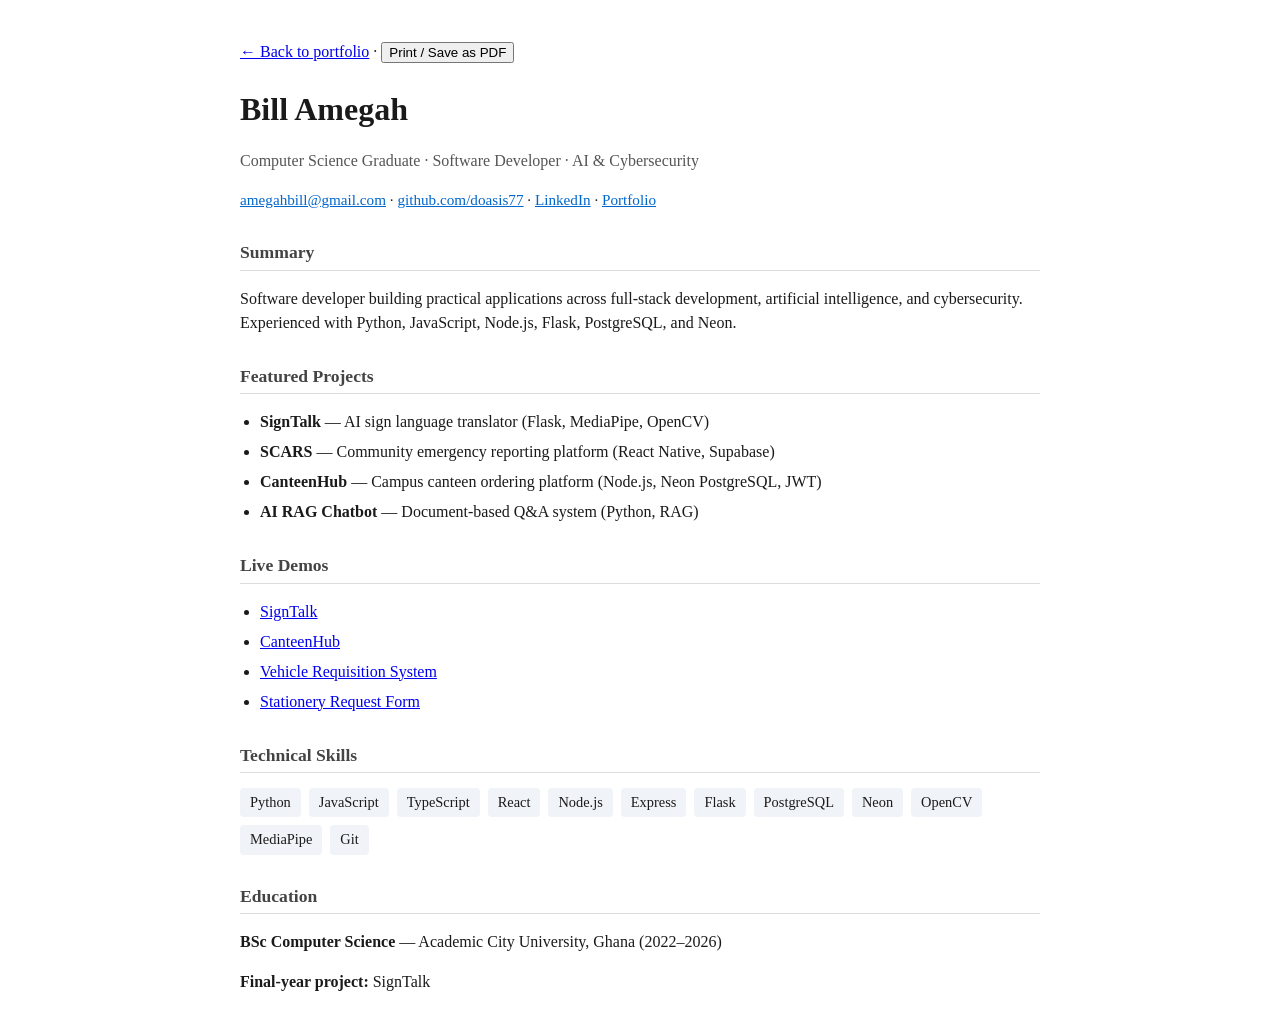
==== assets/cv.html @ 7b27a306 "Refresh portfolio content, live demos, and project metadata. Sync live project count, add CanteenHub" ====
<!DOCTYPE html>
<html lang="en">
<head>
  <meta charset="UTF-8">
  <meta name="viewport" content="width=device-width, initial-scale=1.0">
  <title>Bill Amegah — CV</title>
  <style>
    body { font-family: Georgia, serif; max-width: 800px; margin: 40px auto; padding: 0 24px; color: #1a1a1a; line-height: 1.5; }
    h1 { margin-bottom: 4px; font-size: 2rem; }
    h2 { font-size: 1.1rem; color: #444; margin-top: 28px; border-bottom: 1px solid #ddd; padding-bottom: 4px; }
    .subtitle { color: #555; margin-bottom: 8px; }
    .contact { font-size: 0.95rem; margin-bottom: 24px; }
    .contact a { color: #0066cc; }
    ul { padding-left: 20px; }
    li { margin-bottom: 6px; }
    .skills { display: flex; flex-wrap: wrap; gap: 8px; }
    .skill { background: #f0f4f8; padding: 4px 10px; border-radius: 4px; font-size: 0.9rem; }
    @media print { body { margin: 0; } .no-print { display: none; } }
  </style>
</head>
<body>
  <p class="no-print"><a href="../index.html">&larr; Back to portfolio</a> · <button onclick="window.print()">Print / Save as PDF</button></p>
  <h1>Bill Amegah</h1>
  <p class="subtitle">Computer Science Graduate · Software Developer · AI &amp; Cybersecurity</p>
  <p class="contact">
    <a href="mailto:amegahbill@gmail.com">amegahbill@gmail.com</a> ·
    <a href="https://github.com/doasis77">github.com/doasis77</a> ·
    <a href="https://linkedin.com/in/bill-amegah-3b799926a/">LinkedIn</a> ·
    <a href="https://bill-amegah-portfolio.vercel.app">Portfolio</a>
  </p>

  <h2>Summary</h2>
  <p>Software developer building practical applications across full-stack development, artificial intelligence, and cybersecurity. Experienced with Python, JavaScript, Node.js, Flask, PostgreSQL, and Neon.</p>

  <h2>Featured Projects</h2>
  <ul>
    <li><strong>SignTalk</strong> — AI sign language translator (Flask, MediaPipe, OpenCV)</li>
    <li><strong>SCARS</strong> — Community emergency reporting platform (React Native, Supabase)</li>
    <li><strong>CanteenHub</strong> — Campus canteen ordering platform (Node.js, Neon PostgreSQL, JWT)</li>
    <li><strong>AI RAG Chatbot</strong> — Document-based Q&amp;A system (Python, RAG)</li>
  </ul>

  <h2>Live Demos</h2>
  <ul>
    <li><a href="https://signtalk-demo.vercel.app">SignTalk</a></li>
    <li><a href="https://canteenhub-demo.vercel.app">CanteenHub</a></li>
    <li><a href="https://vehicle-requisition-system.vercel.app">Vehicle Requisition System</a></li>
    <li><a href="https://stationery-request-form.vercel.app">Stationery Request Form</a></li>
  </ul>

  <h2>Technical Skills</h2>
  <div class="skills">
    <span class="skill">Python</span><span class="skill">JavaScript</span><span class="skill">TypeScript</span>
    <span class="skill">React</span><span class="skill">Node.js</span><span class="skill">Express</span>
    <span class="skill">Flask</span><span class="skill">PostgreSQL</span><span class="skill">Neon</span>
    <span class="skill">OpenCV</span><span class="skill">MediaPipe</span><span class="skill">Git</span>
  </div>

  <h2>Education</h2>
  <p><strong>BSc Computer Science</strong> — Academic City University, Ghana (2022–2026)</p>
  <p><strong>Final-year project:</strong> SignTalk</p>
</body>
</html>
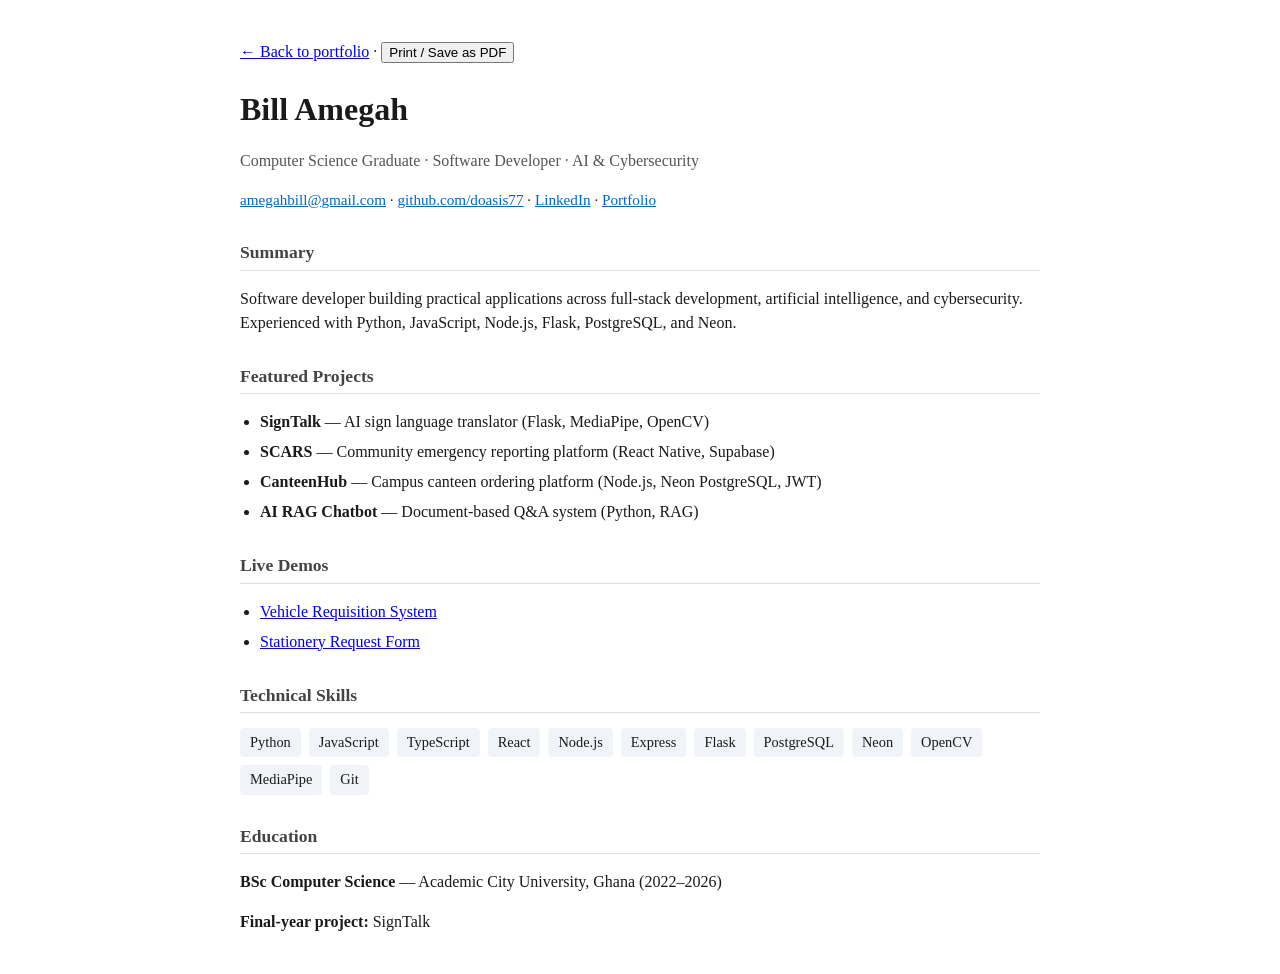
==== commit 0736f1ee: "Remove SignTalk and CanteenHub live demo links from portfolio. Also remove the certifications sectio" ====
--- a/assets/cv.html
+++ b/assets/cv.html
@@ -42,8 +42,6 @@
 
   <h2>Live Demos</h2>
   <ul>
-    <li><a href="https://signtalk-demo.vercel.app">SignTalk</a></li>
-    <li><a href="https://canteenhub-demo.vercel.app">CanteenHub</a></li>
     <li><a href="https://vehicle-requisition-system.vercel.app">Vehicle Requisition System</a></li>
     <li><a href="https://stationery-request-form.vercel.app">Stationery Request Form</a></li>
   </ul>
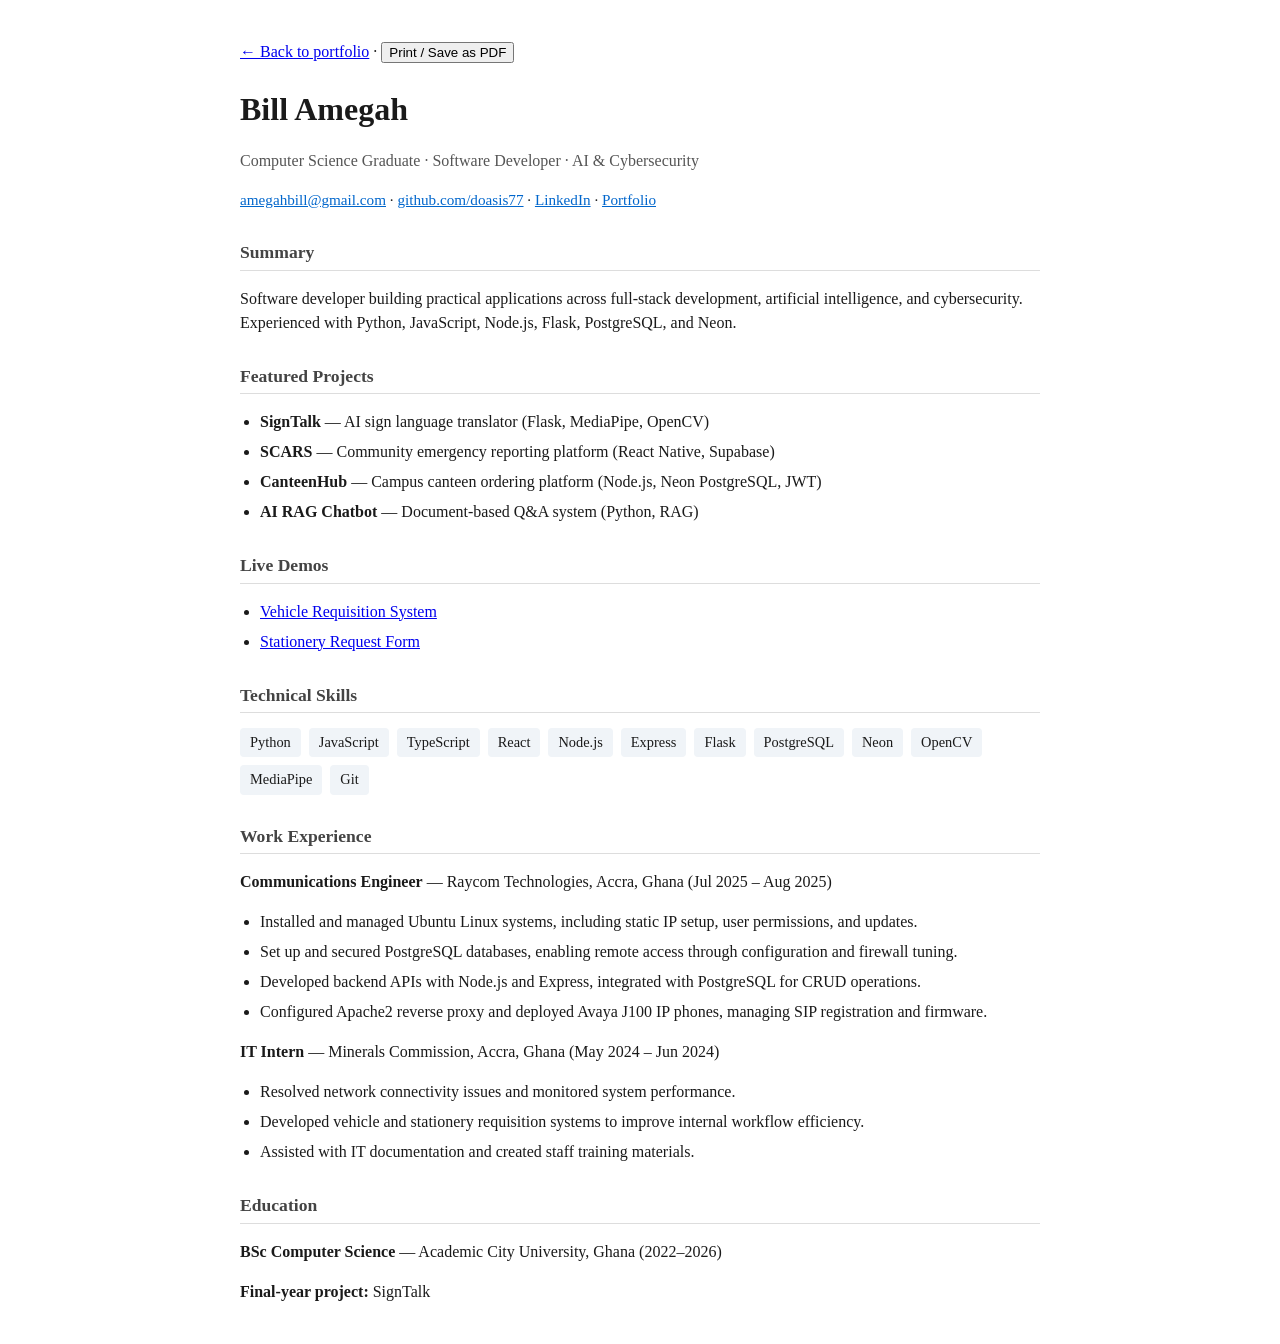
==== commit ebed2277: "Add Raycom and Minerals Commission work experience to portfolio. Include role details on the experie" ====
--- a/assets/cv.html
+++ b/assets/cv.html
@@ -54,6 +54,21 @@
     <span class="skill">OpenCV</span><span class="skill">MediaPipe</span><span class="skill">Git</span>
   </div>
 
+  <h2>Work Experience</h2>
+  <p><strong>Communications Engineer</strong> — Raycom Technologies, Accra, Ghana (Jul 2025 – Aug 2025)</p>
+  <ul>
+    <li>Installed and managed Ubuntu Linux systems, including static IP setup, user permissions, and updates.</li>
+    <li>Set up and secured PostgreSQL databases, enabling remote access through configuration and firewall tuning.</li>
+    <li>Developed backend APIs with Node.js and Express, integrated with PostgreSQL for CRUD operations.</li>
+    <li>Configured Apache2 reverse proxy and deployed Avaya J100 IP phones, managing SIP registration and firmware.</li>
+  </ul>
+  <p><strong>IT Intern</strong> — Minerals Commission, Accra, Ghana (May 2024 – Jun 2024)</p>
+  <ul>
+    <li>Resolved network connectivity issues and monitored system performance.</li>
+    <li>Developed vehicle and stationery requisition systems to improve internal workflow efficiency.</li>
+    <li>Assisted with IT documentation and created staff training materials.</li>
+  </ul>
+
   <h2>Education</h2>
   <p><strong>BSc Computer Science</strong> — Academic City University, Ghana (2022–2026)</p>
   <p><strong>Final-year project:</strong> SignTalk</p>
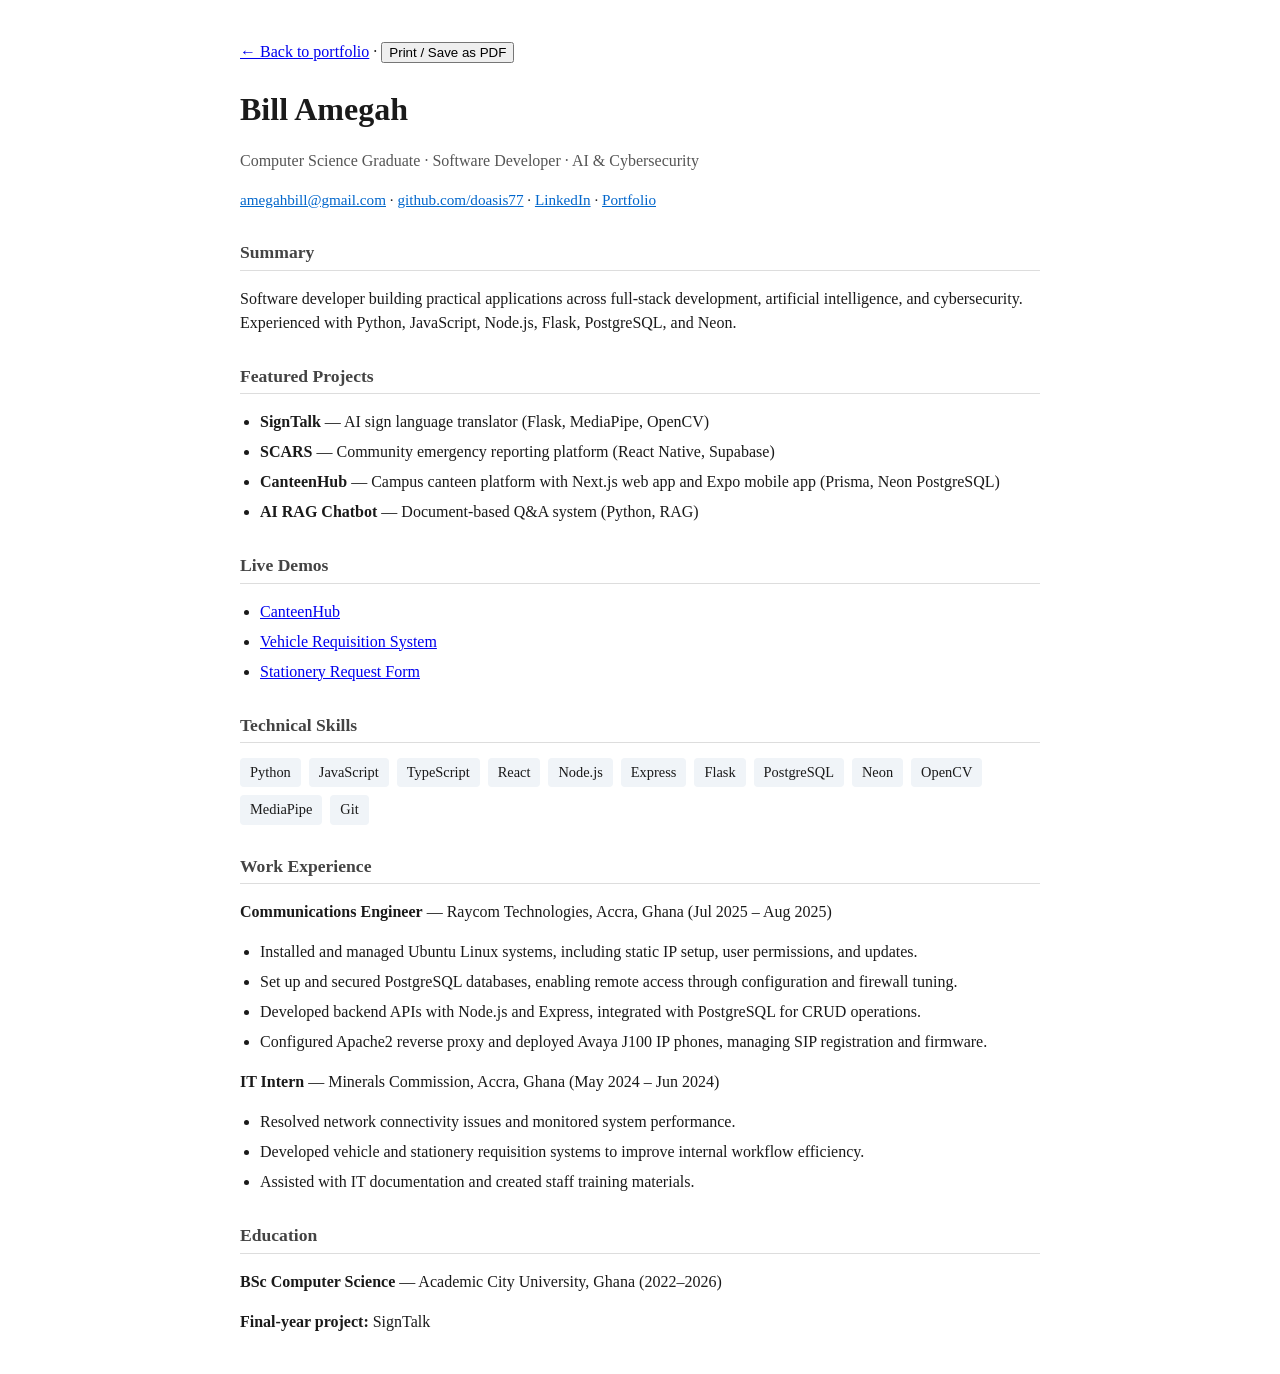
==== commit 0f947e6f: "Update CanteenHub portfolio entry for web and mobile stack. Restore the live demo link and add Cante" ====
--- a/assets/cv.html
+++ b/assets/cv.html
@@ -36,12 +36,13 @@
   <ul>
     <li><strong>SignTalk</strong> — AI sign language translator (Flask, MediaPipe, OpenCV)</li>
     <li><strong>SCARS</strong> — Community emergency reporting platform (React Native, Supabase)</li>
-    <li><strong>CanteenHub</strong> — Campus canteen ordering platform (Node.js, Neon PostgreSQL, JWT)</li>
+    <li><strong>CanteenHub</strong> — Campus canteen platform with Next.js web app and Expo mobile app (Prisma, Neon PostgreSQL)</li>
     <li><strong>AI RAG Chatbot</strong> — Document-based Q&amp;A system (Python, RAG)</li>
   </ul>
 
   <h2>Live Demos</h2>
   <ul>
+    <li><a href="https://canteenhub-demo.vercel.app">CanteenHub</a></li>
     <li><a href="https://vehicle-requisition-system.vercel.app">Vehicle Requisition System</a></li>
     <li><a href="https://stationery-request-form.vercel.app">Stationery Request Form</a></li>
   </ul>
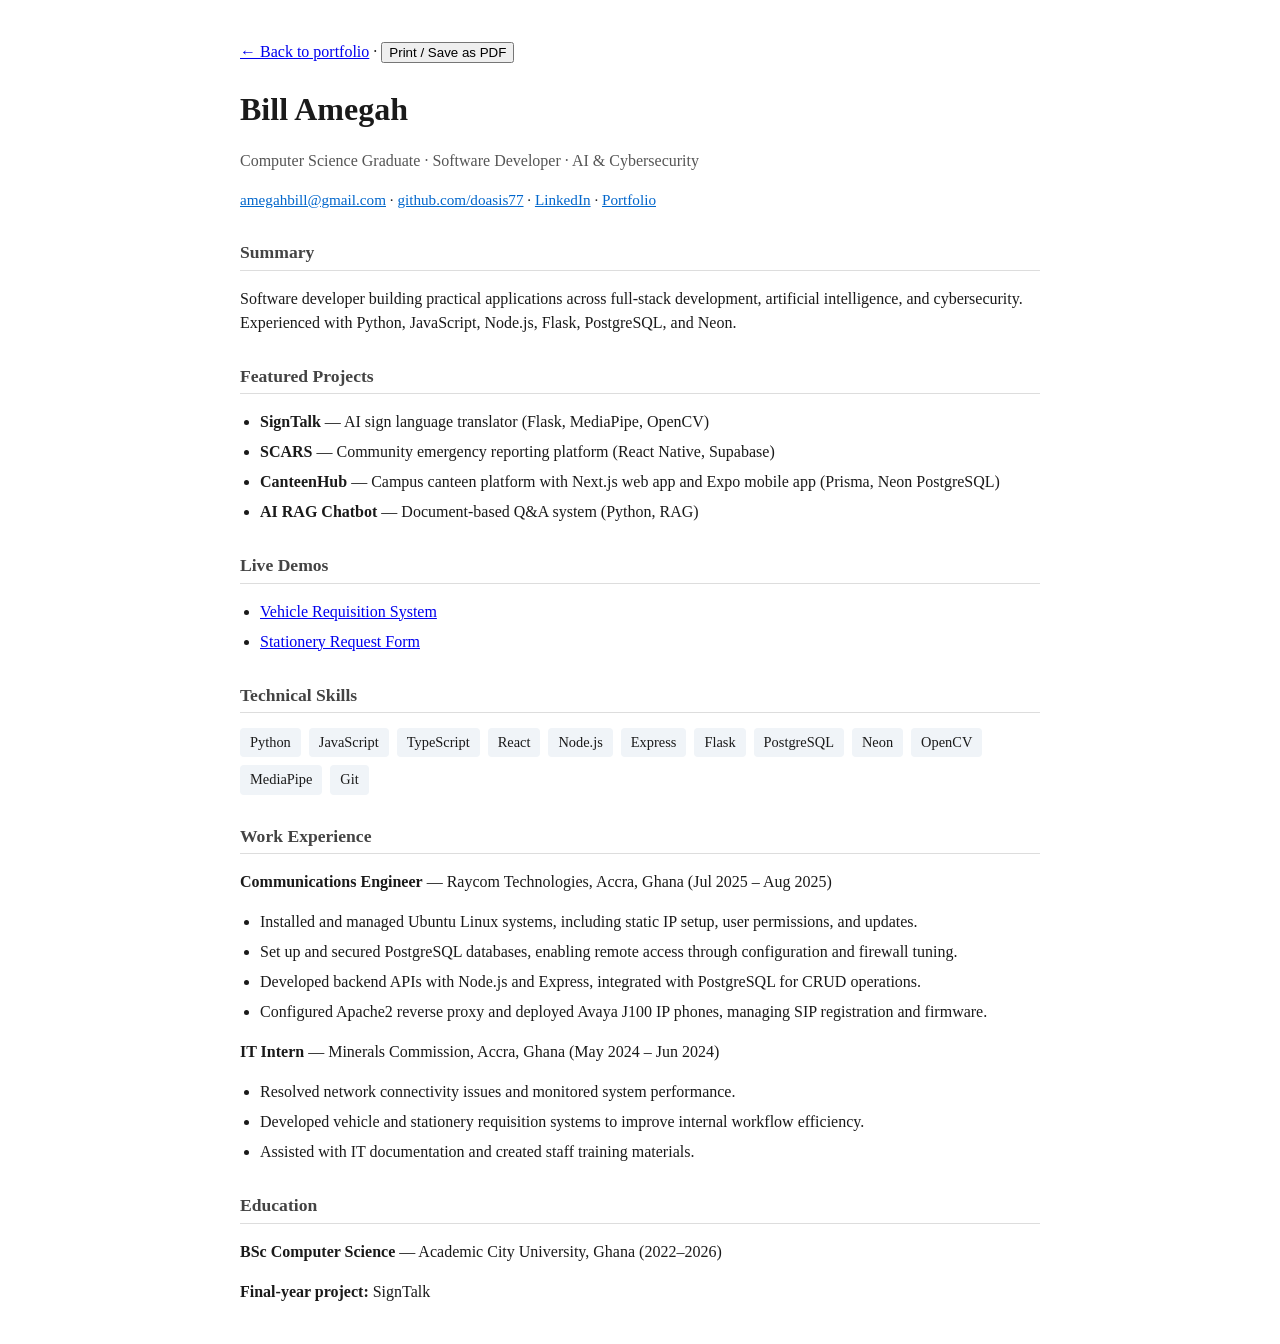
==== commit 758a506e: "Remove CanteenHub live demo from portfolio. Keep the project listed with GitHub and case study links" ====
--- a/assets/cv.html
+++ b/assets/cv.html
@@ -42,7 +42,6 @@
 
   <h2>Live Demos</h2>
   <ul>
-    <li><a href="https://canteenhub-demo.vercel.app">CanteenHub</a></li>
     <li><a href="https://vehicle-requisition-system.vercel.app">Vehicle Requisition System</a></li>
     <li><a href="https://stationery-request-form.vercel.app">Stationery Request Form</a></li>
   </ul>
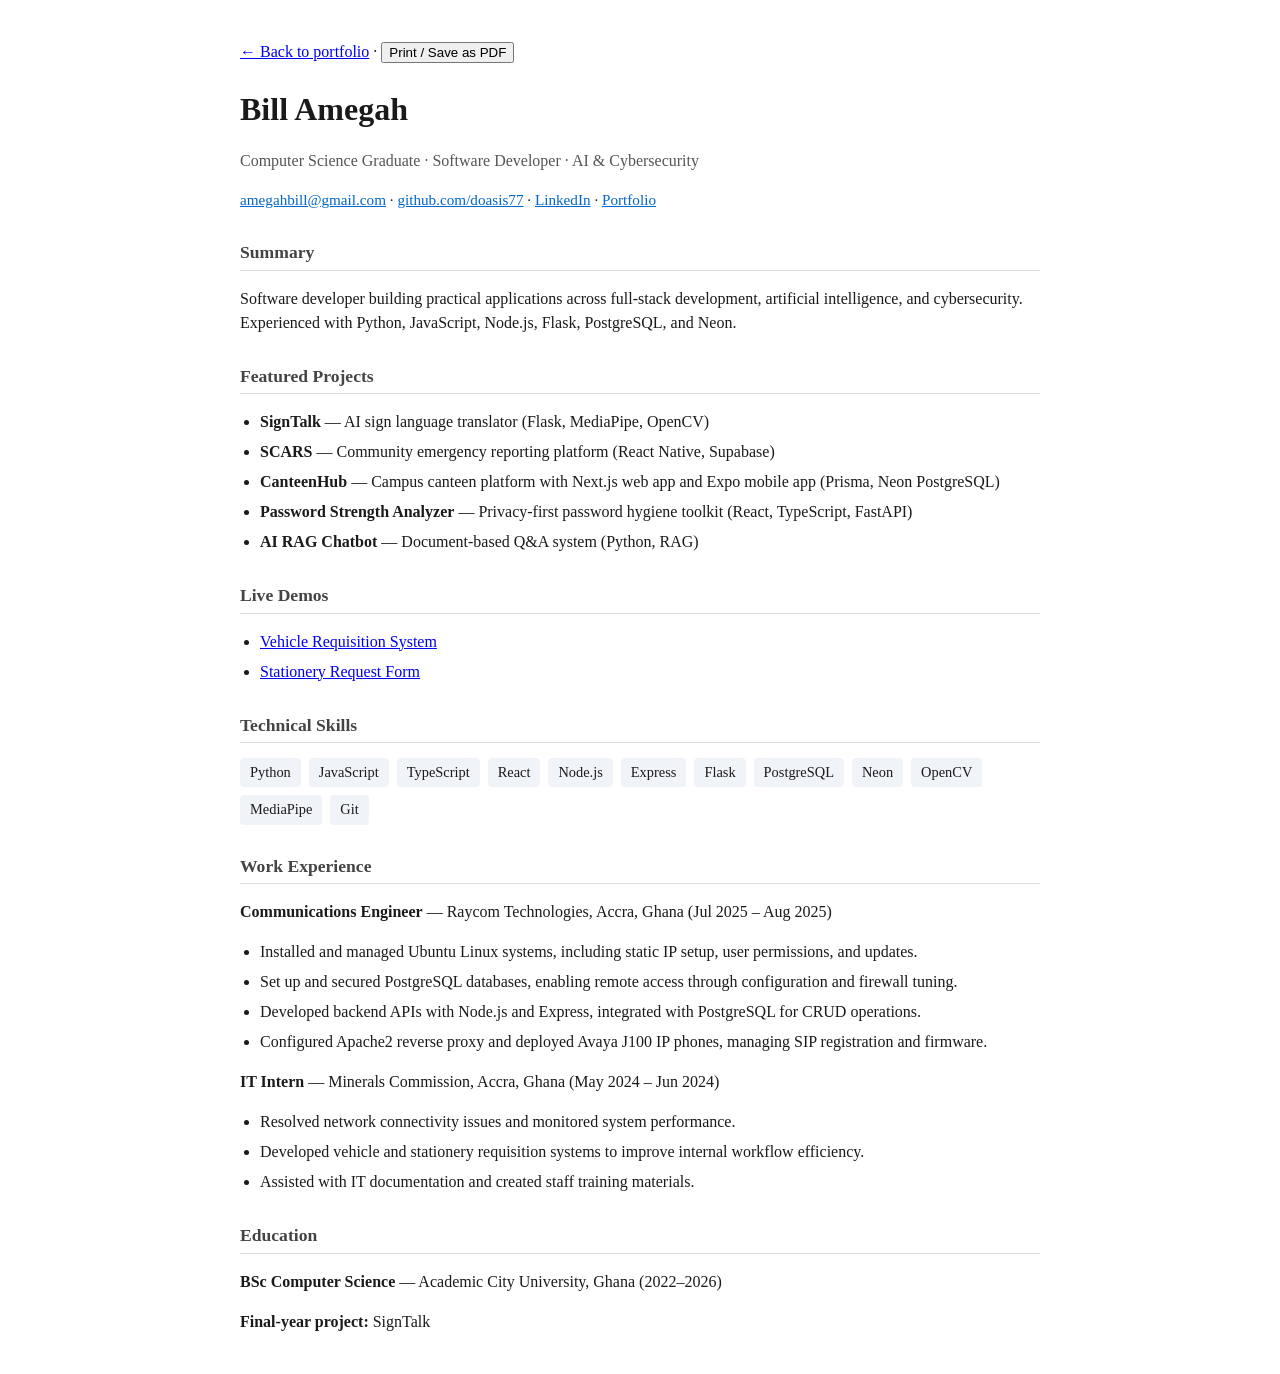
==== commit 15cf1ade: "Add Password Strength Analyzer to portfolio. List the project under Cybersecurity, update CV and ski" ====
--- a/assets/cv.html
+++ b/assets/cv.html
@@ -37,6 +37,7 @@
     <li><strong>SignTalk</strong> — AI sign language translator (Flask, MediaPipe, OpenCV)</li>
     <li><strong>SCARS</strong> — Community emergency reporting platform (React Native, Supabase)</li>
     <li><strong>CanteenHub</strong> — Campus canteen platform with Next.js web app and Expo mobile app (Prisma, Neon PostgreSQL)</li>
+    <li><strong>Password Strength Analyzer</strong> — Privacy-first password hygiene toolkit (React, TypeScript, FastAPI)</li>
     <li><strong>AI RAG Chatbot</strong> — Document-based Q&amp;A system (Python, RAG)</li>
   </ul>
 
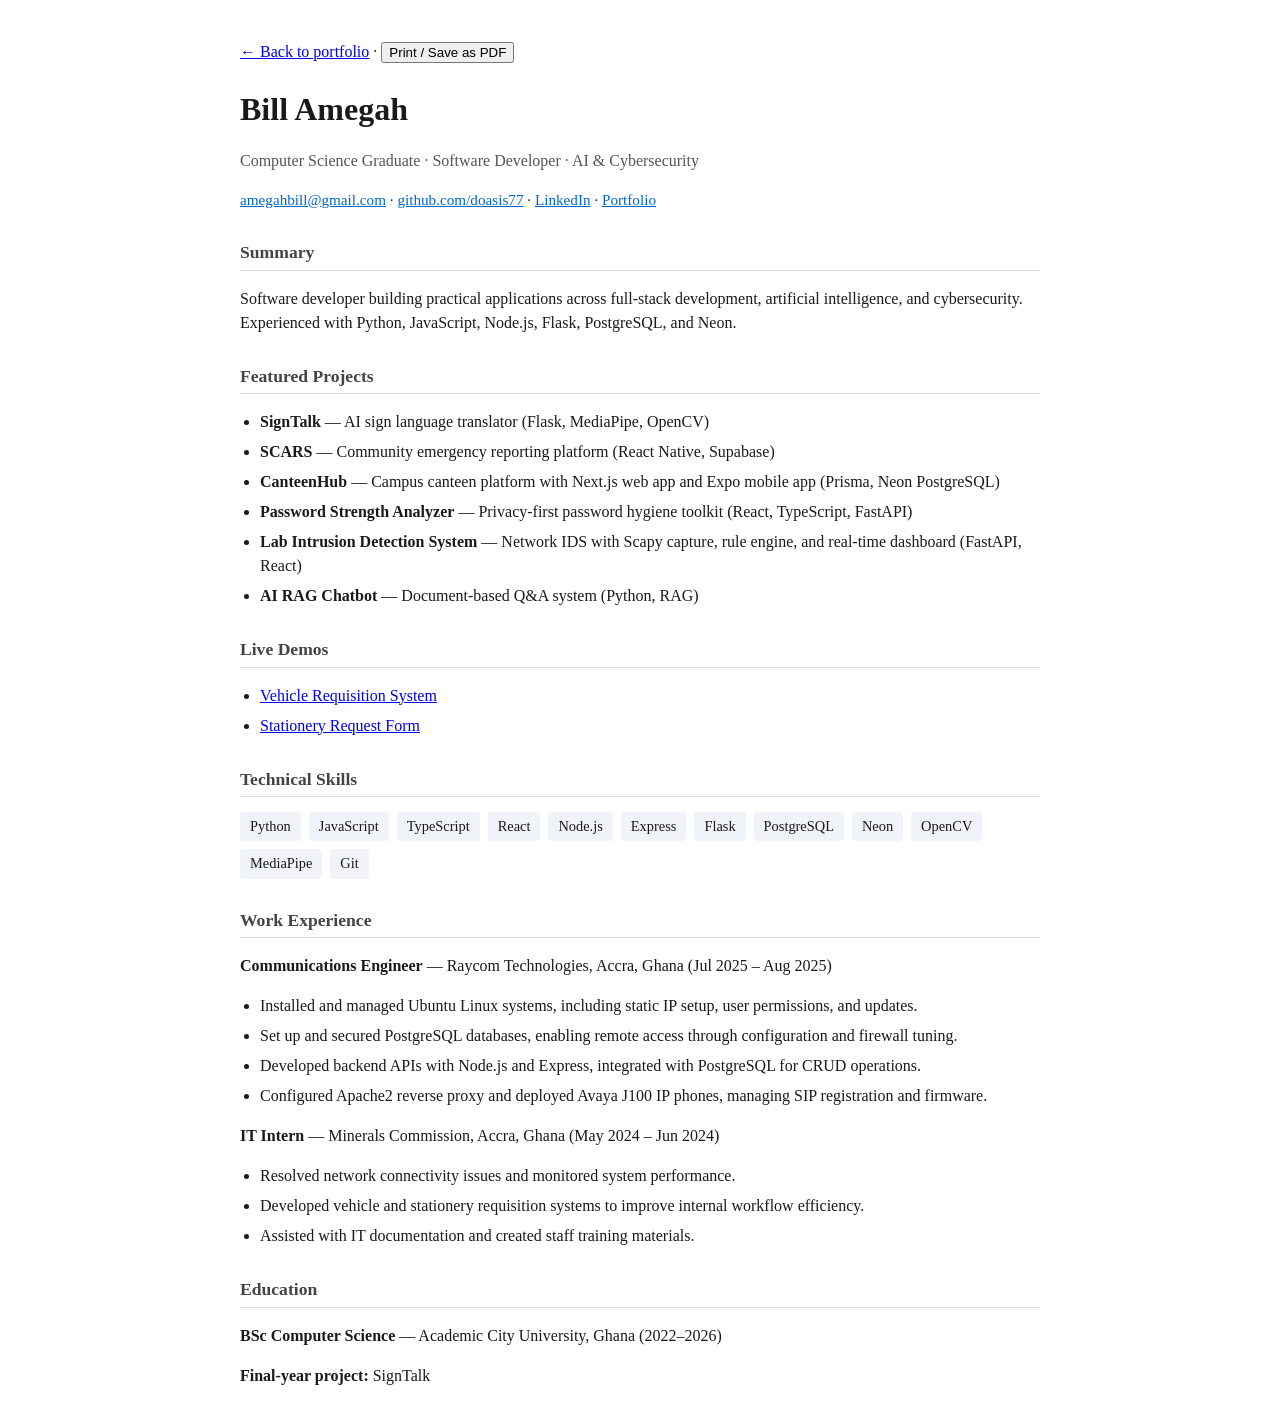
==== commit c7662512: "Add Lab Intrusion Detection System to portfolio. List the IDS project under Cybersecurity, update CV" ====
--- a/assets/cv.html
+++ b/assets/cv.html
@@ -38,6 +38,7 @@
     <li><strong>SCARS</strong> — Community emergency reporting platform (React Native, Supabase)</li>
     <li><strong>CanteenHub</strong> — Campus canteen platform with Next.js web app and Expo mobile app (Prisma, Neon PostgreSQL)</li>
     <li><strong>Password Strength Analyzer</strong> — Privacy-first password hygiene toolkit (React, TypeScript, FastAPI)</li>
+    <li><strong>Lab Intrusion Detection System</strong> — Network IDS with Scapy capture, rule engine, and real-time dashboard (FastAPI, React)</li>
     <li><strong>AI RAG Chatbot</strong> — Document-based Q&amp;A system (Python, RAG)</li>
   </ul>
 
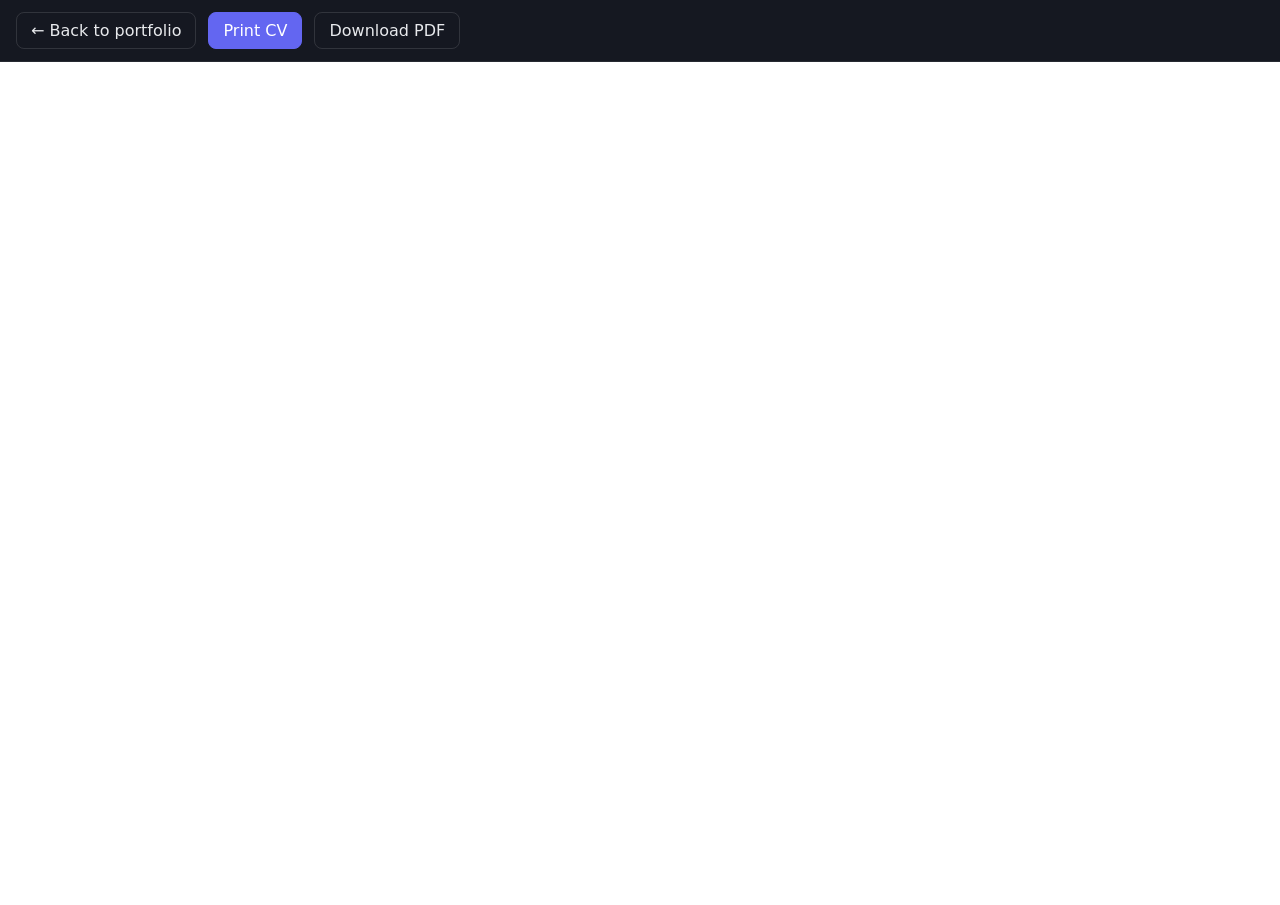
==== commit 56a8ae5b: "Replace HTML CV with PDF viewer and Print CV. Use Bill_Amegah.pdf for View CV and add Print CV actio" ====
--- a/assets/cv.html
+++ b/assets/cv.html
@@ -5,74 +5,102 @@
   <meta name="viewport" content="width=device-width, initial-scale=1.0">
   <title>Bill Amegah — CV</title>
   <style>
-    body { font-family: Georgia, serif; max-width: 800px; margin: 40px auto; padding: 0 24px; color: #1a1a1a; line-height: 1.5; }
-    h1 { margin-bottom: 4px; font-size: 2rem; }
-    h2 { font-size: 1.1rem; color: #444; margin-top: 28px; border-bottom: 1px solid #ddd; padding-bottom: 4px; }
-    .subtitle { color: #555; margin-bottom: 8px; }
-    .contact { font-size: 0.95rem; margin-bottom: 24px; }
-    .contact a { color: #0066cc; }
-    ul { padding-left: 20px; }
-    li { margin-bottom: 6px; }
-    .skills { display: flex; flex-wrap: wrap; gap: 8px; }
-    .skill { background: #f0f4f8; padding: 4px 10px; border-radius: 4px; font-size: 0.9rem; }
-    @media print { body { margin: 0; } .no-print { display: none; } }
+    :root {
+      color-scheme: light dark;
+    }
+
+    * {
+      box-sizing: border-box;
+    }
+
+    body {
+      margin: 0;
+      font-family: Inter, system-ui, sans-serif;
+      background: #0f1117;
+      color: #e8eaed;
+    }
+
+    .toolbar {
+      display: flex;
+      flex-wrap: wrap;
+      align-items: center;
+      gap: 12px;
+      padding: 12px 16px;
+      border-bottom: 1px solid rgba(255, 255, 255, 0.08);
+      background: #151821;
+    }
+
+    .toolbar a,
+    .toolbar button {
+      appearance: none;
+      border: 1px solid rgba(255, 255, 255, 0.12);
+      background: transparent;
+      color: inherit;
+      border-radius: 8px;
+      padding: 8px 14px;
+      font: inherit;
+      cursor: pointer;
+      text-decoration: none;
+    }
+
+    .toolbar button.primary,
+    .toolbar a.primary {
+      background: #6366f1;
+      border-color: #6366f1;
+      color: #fff;
+    }
+
+    .toolbar a:hover,
+    .toolbar button:hover {
+      border-color: rgba(255, 255, 255, 0.24);
+    }
+
+    .cv-frame {
+      display: block;
+      width: 100%;
+      height: calc(100vh - 57px);
+      border: 0;
+      background: #fff;
+    }
+
+    @media print {
+      body {
+        background: #fff;
+      }
+
+      .toolbar {
+        display: none;
+      }
+
+      .cv-frame {
+        height: 100vh;
+      }
+    }
   </style>
 </head>
 <body>
-  <p class="no-print"><a href="../index.html">&larr; Back to portfolio</a> · <button onclick="window.print()">Print / Save as PDF</button></p>
-  <h1>Bill Amegah</h1>
-  <p class="subtitle">Computer Science Graduate · Software Developer · AI &amp; Cybersecurity</p>
-  <p class="contact">
-    <a href="mailto:amegahbill@gmail.com">amegahbill@gmail.com</a> ·
-    <a href="https://github.com/doasis77">github.com/doasis77</a> ·
-    <a href="https://linkedin.com/in/bill-amegah-3b799926a/">LinkedIn</a> ·
-    <a href="https://bill-amegah-portfolio.vercel.app">Portfolio</a>
-  </p>
+  <div class="toolbar no-print">
+    <a href="../index.html">&larr; Back to portfolio</a>
+    <button type="button" class="primary" onclick="printCV()">Print CV</button>
+    <a href="Bill_Amegah.pdf" download="Bill_Amegah_CV.pdf">Download PDF</a>
+  </div>
+  <iframe
+    id="cv-frame"
+    class="cv-frame"
+    src="Bill_Amegah.pdf"
+    title="Bill Amegah CV"
+  ></iframe>
+  <script>
+    function printCV() {
+      const frame = document.getElementById("cv-frame");
+      if (!frame || !frame.contentWindow) return;
+      frame.contentWindow.focus();
+      frame.contentWindow.print();
+    }
 
-  <h2>Summary</h2>
-  <p>Software developer building practical applications across full-stack development, artificial intelligence, and cybersecurity. Experienced with Python, JavaScript, Node.js, Flask, PostgreSQL, and Neon.</p>
-
-  <h2>Featured Projects</h2>
-  <ul>
-    <li><strong>SignTalk</strong> — AI sign language translator (Flask, MediaPipe, OpenCV)</li>
-    <li><strong>SCARS</strong> — Community emergency reporting platform (React Native, Supabase)</li>
-    <li><strong>CanteenHub</strong> — Campus canteen platform with Next.js web app and Expo mobile app (Prisma, Neon PostgreSQL)</li>
-    <li><strong>Password Strength Analyzer</strong> — Privacy-first password hygiene toolkit (React, TypeScript, FastAPI)</li>
-    <li><strong>Lab Intrusion Detection System</strong> — Network IDS with Scapy capture, rule engine, and real-time dashboard (FastAPI, React)</li>
-    <li><strong>AI RAG Chatbot</strong> — Document-based Q&amp;A system (Python, RAG)</li>
-  </ul>
-
-  <h2>Live Demos</h2>
-  <ul>
-    <li><a href="https://vehicle-requisition-system.vercel.app">Vehicle Requisition System</a></li>
-    <li><a href="https://stationery-request-form.vercel.app">Stationery Request Form</a></li>
-  </ul>
-
-  <h2>Technical Skills</h2>
-  <div class="skills">
-    <span class="skill">Python</span><span class="skill">JavaScript</span><span class="skill">TypeScript</span>
-    <span class="skill">React</span><span class="skill">Node.js</span><span class="skill">Express</span>
-    <span class="skill">Flask</span><span class="skill">PostgreSQL</span><span class="skill">Neon</span>
-    <span class="skill">OpenCV</span><span class="skill">MediaPipe</span><span class="skill">Git</span>
-  </div>
-
-  <h2>Work Experience</h2>
-  <p><strong>Communications Engineer</strong> — Raycom Technologies, Accra, Ghana (Jul 2025 – Aug 2025)</p>
-  <ul>
-    <li>Installed and managed Ubuntu Linux systems, including static IP setup, user permissions, and updates.</li>
-    <li>Set up and secured PostgreSQL databases, enabling remote access through configuration and firewall tuning.</li>
-    <li>Developed backend APIs with Node.js and Express, integrated with PostgreSQL for CRUD operations.</li>
-    <li>Configured Apache2 reverse proxy and deployed Avaya J100 IP phones, managing SIP registration and firmware.</li>
-  </ul>
-  <p><strong>IT Intern</strong> — Minerals Commission, Accra, Ghana (May 2024 – Jun 2024)</p>
-  <ul>
-    <li>Resolved network connectivity issues and monitored system performance.</li>
-    <li>Developed vehicle and stationery requisition systems to improve internal workflow efficiency.</li>
-    <li>Assisted with IT documentation and created staff training materials.</li>
-  </ul>
-
-  <h2>Education</h2>
-  <p><strong>BSc Computer Science</strong> — Academic City University, Ghana (2022–2026)</p>
-  <p><strong>Final-year project:</strong> SignTalk</p>
+    if (new URLSearchParams(window.location.search).get("print") === "1") {
+      window.addEventListener("load", () => window.setTimeout(printCV, 700));
+    }
+  </script>
 </body>
 </html>
